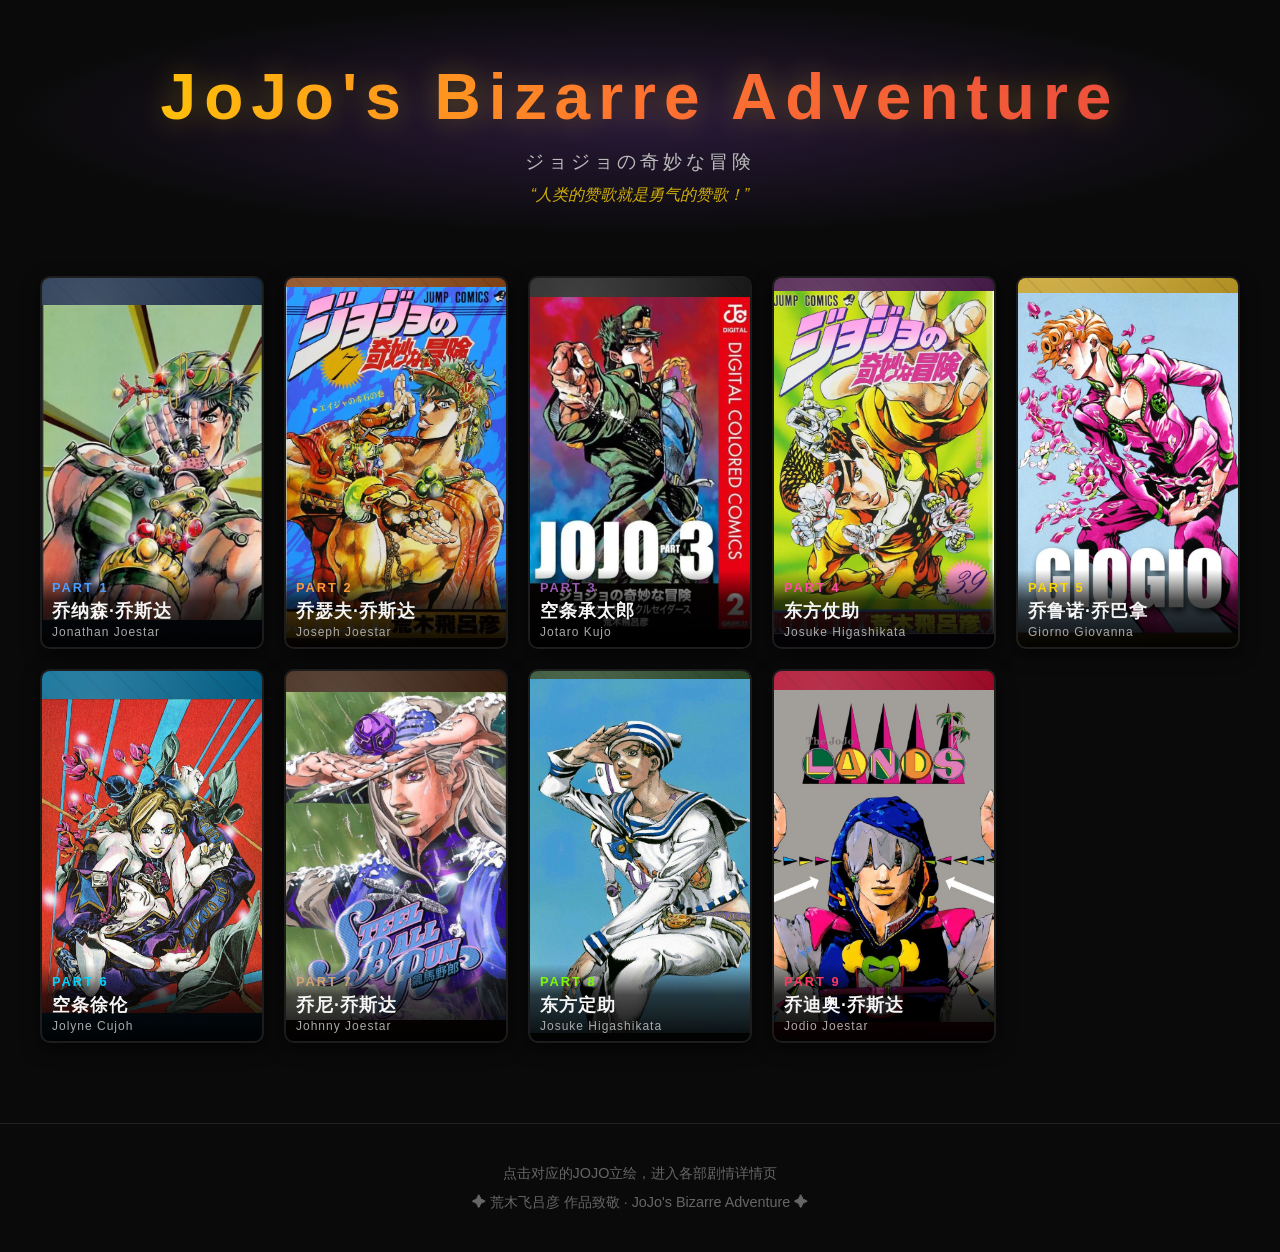
==== index.html @ a9fb36ba "Add files via upload Upload JOJO website" ====
<!DOCTYPE html>
<html lang="zh-CN">

<head>
    <meta charset="UTF-8">
    <meta name="viewport" content="width=device-width, initial-scale=1.0">
    <title>JoJo的奇妙冒险 - 九部剧情总览</title>
    <link rel="stylesheet" href="css/style.css">
</head>

<body>
    <header class="hero">
        <h1>JoJo's Bizarre Adventure</h1>
        <div class="subtitle">ジョジョの奇妙な冒険</div>
        <div class="tagline">“人类的赞歌就是勇气的赞歌！”</div>
    </header>

    <main class="gallery">
        <!-- 第一部 -->
        <a href="parts/part1.html" class="jojo-card jojo-1">
            <div class="portrait">
                <img src="images/01.png" alt="乔纳森·乔斯达">
            </div>
            <div class="info">
                <div class="part-num">PART 1</div>
                <div class="name">乔纳森·乔斯达</div>
                <div class="en-name">Jonathan Joestar</div>
            </div>
        </a>

        <!-- 第二部 -->
        <a href="parts/part2.html" class="jojo-card jojo-2">
            <div class="portrait">
                <img src="images/02.png" alt="乔瑟夫·乔斯达">
            </div>
            <div class="info">
                <div class="part-num">PART 2</div>
                <div class="name">乔瑟夫·乔斯达</div>
                <div class="en-name">Joseph Joestar</div>
            </div>
        </a>

        <!-- 第三部 -->
        <a href="parts/part3.html" class="jojo-card jojo-3">
            <div class="portrait">
                <img src="images/03.png" alt="空条承太郎">
            </div>
            <div class="info">
                <div class="part-num">PART 3</div>
                <div class="name">空条承太郎</div>
                <div class="en-name">Jotaro Kujo</div>
            </div>
        </a>

        <!-- 第四部 -->
        <a href="parts/part4.html" class="jojo-card jojo-4">
            <div class="portrait">
                <img src="images/04.png" alt="东方仗助">
            </div>
            <div class="info">
                <div class="part-num">PART 4</div>
                <div class="name">东方仗助</div>
                <div class="en-name">Josuke Higashikata</div>
            </div>
        </a>

        <!-- 第五部 -->
        <a href="parts/part5.html" class="jojo-card jojo-5">
            <div class="portrait">
                <img src="images/05.png" alt="乔鲁诺·乔巴拿">
            </div>
            <div class="info">
                <div class="part-num">PART 5</div>
                <div class="name">乔鲁诺·乔巴拿</div>
                <div class="en-name">Giorno Giovanna</div>
            </div>
        </a>

        <!-- 第六部 -->
        <a href="parts/part6.html" class="jojo-card jojo-6">
            <div class="portrait">
                <img src="images/06.png" alt="空条徐伦">
            </div>
            <div class="info">
                <div class="part-num">PART 6</div>
                <div class="name">空条徐伦</div>
                <div class="en-name">Jolyne Cujoh</div>
            </div>
        </a>

        <!-- 第七部 -->
        <a href="parts/part7.html" class="jojo-card jojo-7">
            <div class="portrait">
                <img src="images/07.png" alt="乔尼·乔斯达">
            </div>
            <div class="info">
                <div class="part-num">PART 7</div>
                <div class="name">乔尼·乔斯达</div>
                <div class="en-name">Johnny Joestar</div>
            </div>
        </a>

        <!-- 第八部 -->
        <a href="parts/part8.html" class="jojo-card jojo-8">
            <div class="portrait">
                <img src="images/08.png" alt="东方定助">
            </div>
            <div class="info">
                <div class="part-num">PART 8</div>
                <div class="name">东方定助</div>
                <div class="en-name">Josuke Higashikata</div>
            </div>
        </a>

        <!-- 第九部 -->
        <a href="parts/part9.html" class="jojo-card jojo-9">
            <div class="portrait">
                <img src="images/09.png" alt="乔迪奥·乔斯达">
            </div>
            <div class="info">
                <div class="part-num">PART 9</div>
                <div class="name">乔迪奥·乔斯达</div>
                <div class="en-name">Jodio Joestar</div>
            </div>
        </a>
    </main>

    <footer class="footer">
        <p>点击对应的JOJO立绘，进入各部剧情详情页</p>
        <p style="margin-top:10px;">✦ 荒木飞吕彦 作品致敬 · JoJo's Bizarre Adventure ✦</p>
    </footer>
</body>

</html>
---- css/style.css ----
/* ===== 全局样式 ===== */
* {
    margin: 0;
    padding: 0;
    box-sizing: border-box;
}

body {
    font-family: "Microsoft YaHei", "PingFang SC", sans-serif;
    background: #0a0a0a;
    color: #f5f5f5;
    min-height: 100vh;
    overflow-x: hidden;
}

/* ===== 首页顶部标题 ===== */
.hero {
    padding: 60px 20px 30px;
    text-align: center;
    background: radial-gradient(ellipse at center, #2a1a3a 0%, #0a0a0a 70%);
    position: relative;
}

.hero h1 {
    font-size: 4rem;
    font-weight: 900;
    letter-spacing: 8px;
    background: linear-gradient(90deg, #ffd700, #ff6b35, #e63946, #a8dadc, #ffd700);
    background-size: 200% auto;
    -webkit-background-clip: text;
    background-clip: text;
    -webkit-text-fill-color: transparent;
    animation: shine 4s linear infinite;
    text-shadow: 0 0 30px rgba(255, 215, 0, 0.3);
}

.hero .subtitle {
    margin-top: 15px;
    font-size: 1.2rem;
    color: #bbb;
    letter-spacing: 4px;
}

.hero .tagline {
    margin-top: 10px;
    font-style: italic;
    color: #ffd700;
    opacity: 0.8;
}

@keyframes shine {
    to { background-position: 200% center; }
}

/* ===== 九柱JOJO画廊 ===== */
.gallery {
    display: grid;
    grid-template-columns: repeat(auto-fit, minmax(220px, 1fr));
    gap: 20px;
    padding: 40px;
    max-width: 1800px;
    margin: 0 auto;
}

.jojo-card {
    position: relative;
    aspect-ratio: 3 / 5;
    border-radius: 10px;
    overflow: hidden;
    cursor: pointer;
    text-decoration: none;
    color: inherit;
    transform: translateY(0) scale(1);
    transition: transform 0.4s cubic-bezier(.2,.9,.3,1.3), box-shadow 0.4s ease;
    box-shadow: 0 6px 18px rgba(0,0,0,0.6);
    border: 2px solid rgba(255,255,255,0.08);
}

.jojo-card:hover {
    transform: translateY(-10px) scale(1.08);
    box-shadow: 0 20px 40px rgba(0,0,0,0.8), 0 0 30px var(--glow, #ffd700);
    z-index: 10;
    border-color: var(--glow, #ffd700);
}

.jojo-card .portrait {
    position: absolute;
    inset: 0;
    background: var(--bg);
    display: flex;
    flex-direction: column;
    align-items: center;
    justify-content: center;
    overflow: hidden;
}

/* 立绘图片 —— 填充整张卡片 */
.jojo-card .portrait img {
    position: absolute;
    inset: 0;
    width: 100%;
    height: 100%;
    object-fit: contain;
    object-position: center center;
    padding: 0;
    z-index: 1;
    transition: transform 0.5s ease;
}

.jojo-card:hover .portrait img {
    transform: scale(1.05);
}


/* 立绘：用 CSS 绘制 —— 背景 + 大字志 + 替罪羊光晕 */
.jojo-card .portrait::before {
    content: "";
    position: absolute;
    top: -20%;
    left: -20%;
    width: 140%;
    height: 140%;
    background:
        radial-gradient(circle at 30% 20%, rgba(255,255,255,0.18), transparent 40%),
        repeating-linear-gradient(45deg, transparent 0 20px, rgba(0,0,0,0.08) 20px 22px);
    animation: rotateBg 30s linear infinite;
}

@keyframes rotateBg {
    to { transform: rotate(360deg); }
}

.jojo-card .silhouette {
    position: relative;
    font-size: 6rem;
    font-weight: 900;
    color: rgba(255,255,255,0.95);
    text-shadow:
        3px 3px 0 rgba(0,0,0,0.5),
        0 0 20px rgba(0,0,0,0.6);
    z-index: 2;
    line-height: 1;
    letter-spacing: -5px;
    transform: rotate(-8deg);
}

.jojo-card .stand {
    position: relative;
    z-index: 2;
    margin-top: 20px;
    font-size: 1rem;
    color: rgba(255,255,255,0.85);
    letter-spacing: 3px;
    font-style: italic;
}

.jojo-card .info {
    position: absolute;
    bottom: 0;
    left: 0;
    right: 0;
    padding: 10px 10px 8px;
    background: linear-gradient(to top, rgba(0,0,0,0.95) 0%, rgba(0,0,0,0.7) 60%, transparent 100%);
    z-index: 3;
}

.jojo-card .part-num {
    font-size: 0.8rem;
    color: var(--glow, #ffd700);
    letter-spacing: 2px;
    font-weight: bold;
}

.jojo-card .name {
    font-size: 1.1rem;
    font-weight: bold;
    margin-top: 4px;
    letter-spacing: 1px;
}

.jojo-card .en-name {
    font-size: 0.75rem;
    color: #aaa;
    margin-top: 2px;
    letter-spacing: 1px;
}

/* 每个JOJO的专属配色 */
.jojo-1 { --bg: linear-gradient(160deg, #1a2f4a 0%, #0a1826 100%); --glow: #4a9eff; }
.jojo-2 { --bg: linear-gradient(160deg, #8b4513 0%, #3a1f0a 100%); --glow: #ff9a3c; }
.jojo-3 { --bg: linear-gradient(160deg, #1a1a1a 0%, #000 100%); --glow: #9b59b6; }
.jojo-4 { --bg: linear-gradient(160deg, #4a1a4a 0%, #1a0a2a 100%); --glow: #ff4da6; }
.jojo-5 { --bg: linear-gradient(160deg, #c9a227 0%, #4a3800 100%); --glow: #ffd700; }
.jojo-6 { --bg: linear-gradient(160deg, #006994 0%, #002137 100%); --glow: #00d4ff; }
.jojo-7 { --bg: linear-gradient(160deg, #3a2010 0%, #1a0a04 100%); --glow: #d4a574; }
.jojo-8 { --bg: linear-gradient(160deg, #2a4a2a 0%, #0a1a0a 100%); --glow: #7cfc00; }
.jojo-9 { --bg: linear-gradient(160deg, #b0082a 0%, #3a0008 100%); --glow: #ff3860; }

/* ===== 页脚 ===== */
.footer {
    text-align: center;
    padding: 40px 20px;
    color: #666;
    font-size: 0.9rem;
    border-top: 1px solid #222;
    margin-top: 40px;
}

/* ===== 剧情页 ===== */
.part-page {
    min-height: 100vh;
    background: var(--part-bg, linear-gradient(160deg, #1a1a1a, #000));
    padding: 40px 20px 80px;
}

.part-container {
    max-width: 900px;
    margin: 0 auto;
    background: rgba(0,0,0,0.6);
    backdrop-filter: blur(8px);
    border-radius: 16px;
    padding: 40px 50px;
    border: 1px solid rgba(255,255,255,0.1);
    box-shadow: 0 20px 60px rgba(0,0,0,0.6);
}

.back-btn {
    display: inline-flex;
    align-items: center;
    gap: 8px;
    padding: 10px 20px;
    background: rgba(255,255,255,0.08);
    color: #fff;
    text-decoration: none;
    border-radius: 30px;
    font-size: 0.95rem;
    transition: all 0.3s;
    border: 1px solid rgba(255,255,255,0.15);
    margin-bottom: 30px;
}

.back-btn:hover {
    background: rgba(255,255,255,0.18);
    transform: translateX(-4px);
}

.part-header {
    text-align: center;
    padding-bottom: 30px;
    margin-bottom: 30px;
    border-bottom: 2px solid var(--accent, #ffd700);
}

.part-header .part-label {
    font-size: 1rem;
    color: var(--accent, #ffd700);
    letter-spacing: 6px;
    font-weight: bold;
}

.part-header h1 {
    font-size: 3rem;
    margin: 15px 0 10px;
    color: #fff;
    letter-spacing: 4px;
    text-shadow: 0 0 20px var(--accent, #ffd700);
}

.part-header .en-title {
    font-size: 1rem;
    color: #aaa;
    font-style: italic;
    letter-spacing: 3px;
}

.part-meta {
    display: flex;
    flex-wrap: wrap;
    gap: 15px;
    justify-content: center;
    margin-top: 25px;
}

.meta-item {
    padding: 8px 18px;
    background: rgba(255,255,255,0.08);
    border-radius: 20px;
    font-size: 0.9rem;
    border: 1px solid rgba(255,255,255,0.1);
}

.meta-item strong {
    color: var(--accent, #ffd700);
    margin-right: 6px;
}

.story-section {
    margin-top: 35px;
}

.story-section h2 {
    font-size: 1.6rem;
    color: var(--accent, #ffd700);
    margin-bottom: 15px;
    padding-left: 15px;
    border-left: 5px solid var(--accent, #ffd700);
}

.story-section p {
    font-size: 1.05rem;
    line-height: 1.9;
    color: #e0e0e0;
    margin-bottom: 15px;
    text-indent: 2em;
}

.quote {
    margin: 30px 0;
    padding: 20px 30px;
    background: rgba(255,255,255,0.05);
    border-left: 4px solid var(--accent, #ffd700);
    font-style: italic;
    font-size: 1.1rem;
    color: #ffd;
    position: relative;
}

.quote::before {
    content: "\201C";
    position: absolute;
    top: -10px;
    left: 10px;
    font-size: 4rem;
    color: var(--accent, #ffd700);
    opacity: 0.4;
}

/* 部间导航 */
.part-nav {
    display: flex;
    justify-content: space-between;
    margin-top: 40px;
    gap: 20px;
}

.nav-link {
    flex: 1;
    padding: 15px 20px;
    background: rgba(255,255,255,0.06);
    border: 1px solid rgba(255,255,255,0.12);
    border-radius: 10px;
    color: #fff;
    text-decoration: none;
    transition: all 0.3s;
}

.nav-link:hover {
    background: rgba(255,215,0,0.15);
    border-color: var(--accent, #ffd700);
    transform: translateY(-3px);
}

.nav-link.prev { text-align: left; }
.nav-link.next { text-align: right; }
.nav-link .label { font-size: 0.8rem; color: #999; display: block; margin-bottom: 4px; }
.nav-link .title { font-size: 1rem; font-weight: bold; }
.nav-link.disabled { opacity: 0.3; pointer-events: none; }

/* 各部剧情页配色 */
.page-1 { --part-bg: linear-gradient(160deg, #1a2f4a 0%, #050a15 100%); --accent: #4a9eff; }
.page-2 { --part-bg: linear-gradient(160deg, #8b4513 0%, #1a0f05 100%); --accent: #ff9a3c; }
.page-3 { --part-bg: linear-gradient(160deg, #1a1a1a 0%, #000 100%); --accent: #b072d6; }
.page-4 { --part-bg: linear-gradient(160deg, #4a1a4a 0%, #0a0510 100%); --accent: #ff4da6; }
.page-5 { --part-bg: linear-gradient(160deg, #c9a227 0%, #2a1f00 100%); --accent: #ffd700; }
.page-6 { --part-bg: linear-gradient(160deg, #006994 0%, #001020 100%); --accent: #00d4ff; }
.page-7 { --part-bg: linear-gradient(160deg, #3a2010 0%, #0a0402 100%); --accent: #d4a574; }
.page-8 { --part-bg: linear-gradient(160deg, #2a4a2a 0%, #050a05 100%); --accent: #7cfc00; }
.page-9 { --part-bg: linear-gradient(160deg, #b0082a 0%, #1a0004 100%); --accent: #ff3860; }

/* 响应式 */
@media (max-width: 768px) {
    .hero h1 { font-size: 2.5rem; letter-spacing: 4px; }
    .gallery { grid-template-columns: repeat(2, 1fr); padding: 20px; gap: 15px; }
    .part-container { padding: 25px 20px; }
    .part-header h1 { font-size: 2rem; }
    .jojo-card .silhouette { font-size: 4rem; }
}
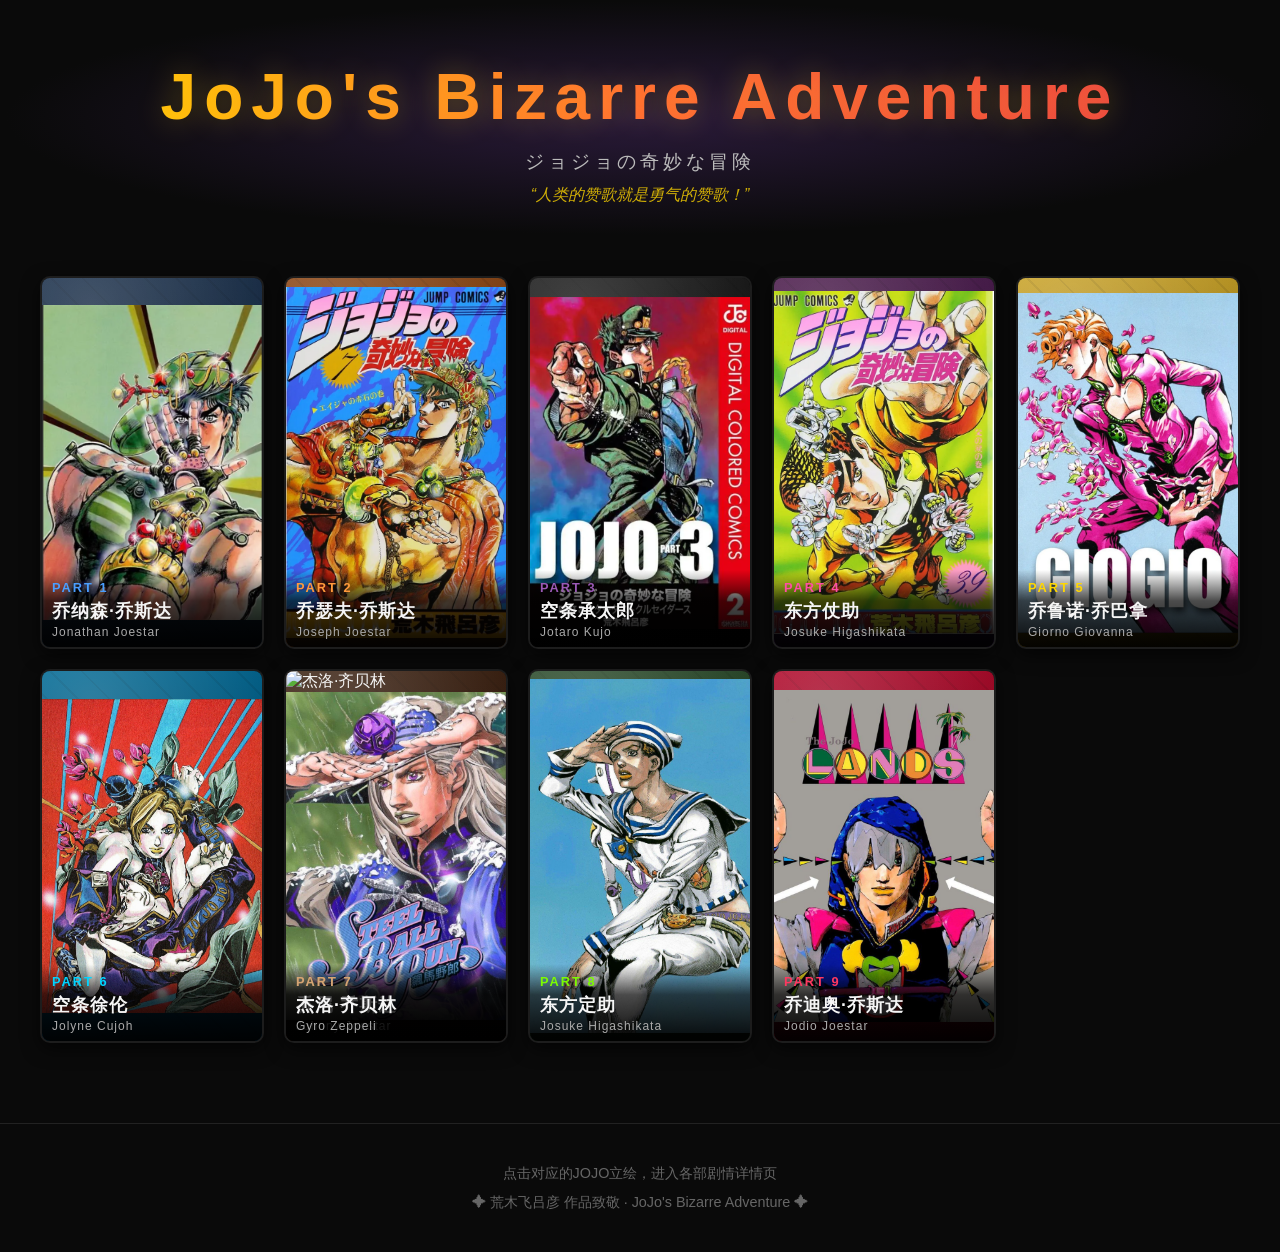
==== commit fc35c369: "Add files via upload 更新：添加第七部翻转卡片特效" ====
--- a/index.html
+++ b/index.html
@@ -5,8 +5,12 @@
     <meta charset="UTF-8">
     <meta name="viewport" content="width=device-width, initial-scale=1.0">
     <title>JoJo的奇妙冒险 - 九部剧情总览</title>
+    <!-- 引用公共样式表 -->
     <link rel="stylesheet" href="css/style.css">
 </head>
+
+<!-- 首页 body 不挂额外 class，
+     走 CSS 里 body 的默认黑底白字 -->
 
 <body>
     <header class="hero">
@@ -89,14 +93,30 @@
         </a>
 
         <!-- 第七部 -->
-        <a href="parts/part7.html" class="jojo-card jojo-7">
-            <div class="portrait">
-                <img src="images/07.png" alt="乔尼·乔斯达">
-            </div>
-            <div class="info">
-                <div class="part-num">PART 7</div>
-                <div class="name">乔尼·乔斯达</div>
-                <div class="en-name">Johnny Joestar</div>
+        <a href="parts/part7.html" class="jojo-card jojo-7 flip-card">
+            <div class="flip-inner">
+                <!-- 正面：乔尼 -->
+                <div class="flip-front">
+                    <div class="portrait">
+                        <img src="images/07.png" alt="乔尼·乔斯达">
+                    </div>
+                    <div class="info">
+                        <div class="part-num">PART 7</div>
+                        <div class="name">乔尼·乔斯达</div>
+                        <div class="en-name">Johnny Joestar</div>
+                    </div>
+                </div>
+                <!-- 背面：杰洛 -->
+                <div class="flip-back">
+                    <div class="portrait">
+                        <img src="images/10.png" alt="杰洛·齐贝林">
+                    </div>
+                    <div class="info">
+                        <div class="part-num">PART 7</div>
+                        <div class="name">杰洛·齐贝林</div>
+                        <div class="en-name">Gyro Zeppeli</div>
+                    </div>
+                </div>
             </div>
         </a>
 
